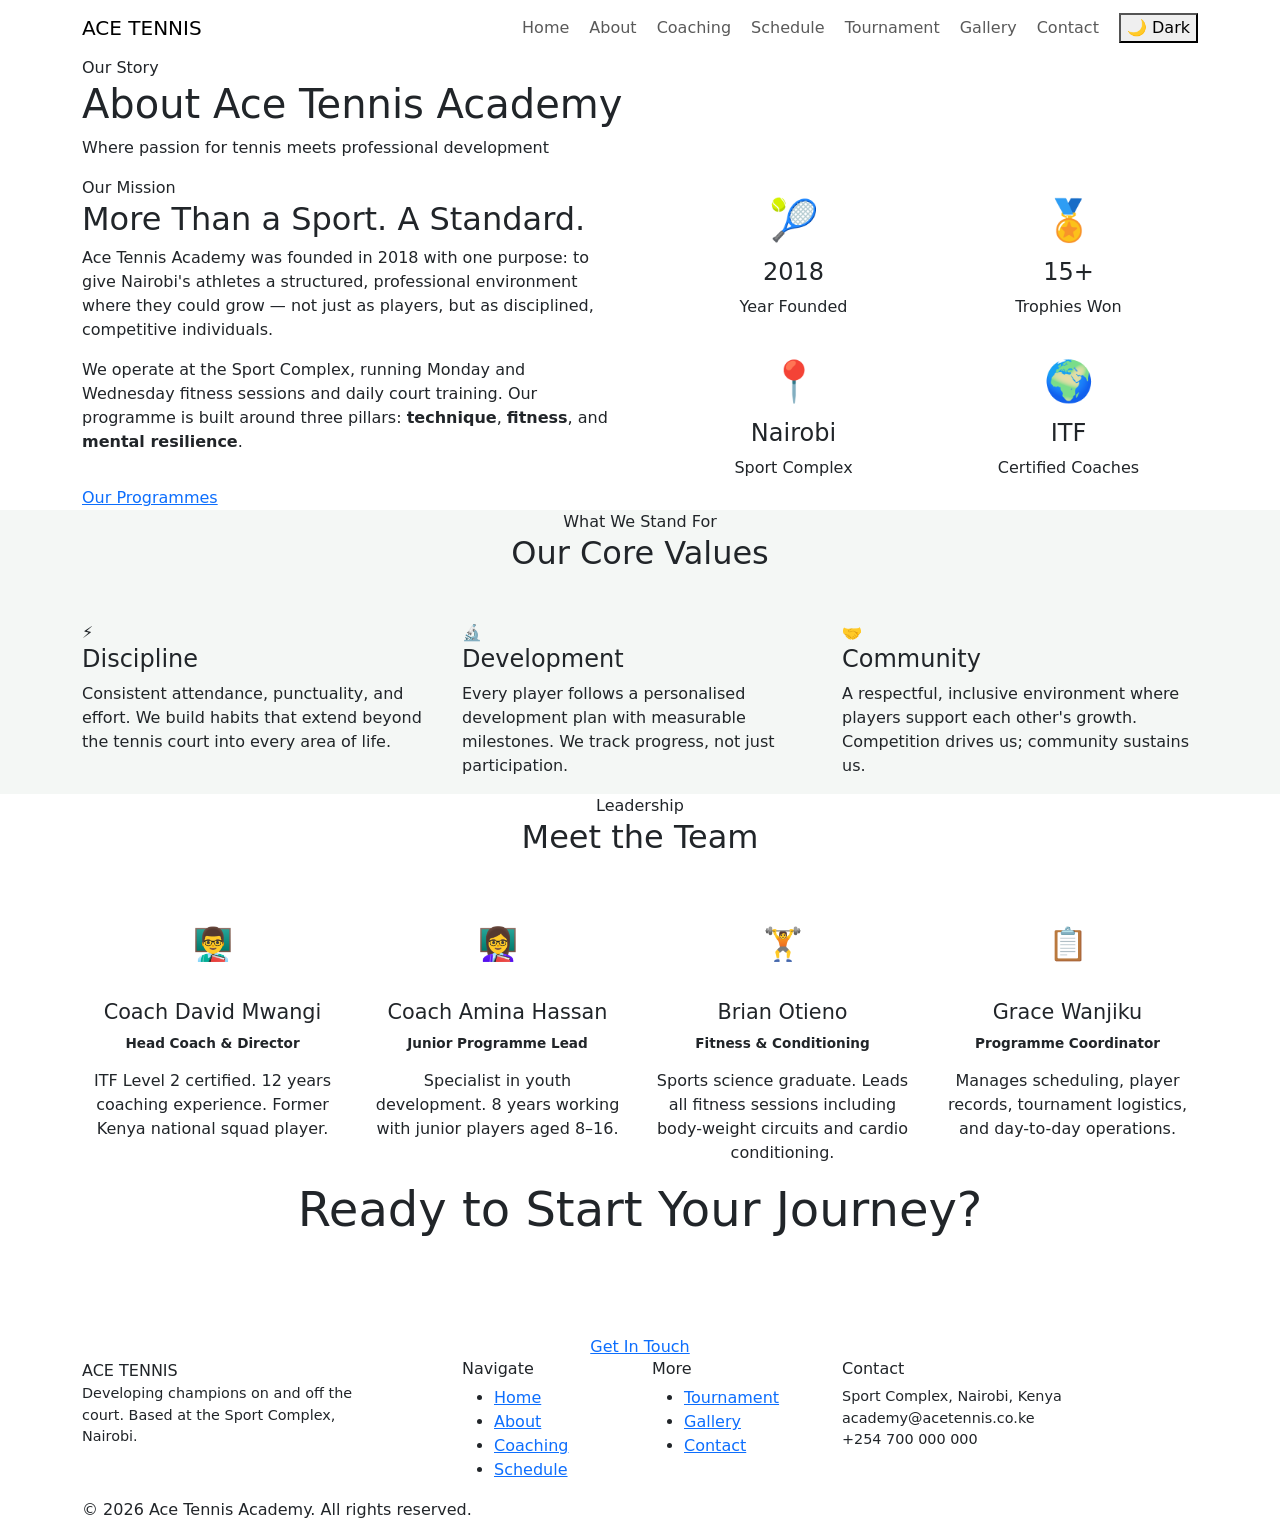
==== tennis-academy/about.html @ 5340a438 "Add about page" ====
<!DOCTYPE html>
<html lang="en">
<head>
  <meta charset="UTF-8" />
  <meta name="viewport" content="width=device-width, initial-scale=1.0" />
  <title>Ace Tennis Academy | About</title>
  <link rel="stylesheet" href="https://cdn.jsdelivr.net/npm/bootstrap@5.3.3/dist/css/bootstrap.min.css" />
  <link rel="stylesheet" href="css/style.css" />
</head>
<body>

<nav class="navbar navbar-expand-lg sticky-top">
  <div class="container">
    <a class="navbar-brand" href="index.html">ACE <span>TENNIS</span></a>
    <button class="navbar-toggler" type="button" data-bs-toggle="collapse" data-bs-target="#navMenu" aria-controls="navMenu" aria-expanded="false" aria-label="Toggle navigation">
      <span class="navbar-toggler-icon"></span>
    </button>
    <div class="collapse navbar-collapse" id="navMenu">
      <ul class="navbar-nav ms-auto align-items-lg-center gap-lg-1">
        <li class="nav-item"><a class="nav-link" href="index.html">Home</a></li>
        <li class="nav-item"><a class="nav-link" href="about.html">About</a></li>
        <li class="nav-item"><a class="nav-link" href="coaching.html">Coaching</a></li>
        <li class="nav-item"><a class="nav-link" href="schedule.html">Schedule</a></li>
        <li class="nav-item"><a class="nav-link" href="tournament.html">Tournament</a></li>
        <li class="nav-item"><a class="nav-link" href="gallery.html">Gallery</a></li>
        <li class="nav-item"><a class="nav-link" href="contact.html">Contact</a></li>
        <li class="nav-item ms-lg-2"><button id="darkModeToggle">🌙 Dark</button></li>
      </ul>
    </div>
  </div>
</nav>

<div class="page-hero">
  <div class="container">
    <span class="hero-tag">Our Story</span>
    <h1>About Ace Tennis Academy</h1>
    <p>Where passion for tennis meets professional development</p>
  </div>
</div>

<!-- ── Mission ── -->
<section>
  <div class="container">
    <div class="row align-items-center g-5">
      <div class="col-lg-6 reveal">
        <span class="section-eyebrow">Our Mission</span>
        <h2 class="section-title">More Than a Sport. A Standard.</h2>
        <div class="section-divider"></div>
        <p>Ace Tennis Academy was founded in 2018 with one purpose: to give Nairobi's athletes a structured, professional environment where they could grow — not just as players, but as disciplined, competitive individuals.</p>
        <p>We operate at the Sport Complex, running Monday and Wednesday fitness sessions and daily court training. Our programme is built around three pillars: <strong>technique</strong>, <strong>fitness</strong>, and <strong>mental resilience</strong>.</p>
        <a href="coaching.html" class="btn-gold mt-3 d-inline-block">Our Programmes</a>
      </div>
      <div class="col-lg-6 reveal">
        <div class="row g-3">
          <div class="col-6">
            <div class="card-feature text-center">
              <div style="font-size:2.5rem; margin-bottom:0.5rem;">🎾</div>
              <h4>2018</h4>
              <p>Year Founded</p>
            </div>
          </div>
          <div class="col-6">
            <div class="card-feature text-center">
              <div style="font-size:2.5rem; margin-bottom:0.5rem;">🏅</div>
              <h4>15+</h4>
              <p>Trophies Won</p>
            </div>
          </div>
          <div class="col-6">
            <div class="card-feature text-center">
              <div style="font-size:2.5rem; margin-bottom:0.5rem;">📍</div>
              <h4>Nairobi</h4>
              <p>Sport Complex</p>
            </div>
          </div>
          <div class="col-6">
            <div class="card-feature text-center">
              <div style="font-size:2.5rem; margin-bottom:0.5rem;">🌍</div>
              <h4>ITF</h4>
              <p>Certified Coaches</p>
            </div>
          </div>
        </div>
      </div>
    </div>
  </div>
</section>

<!-- ── Values ── -->
<section style="background:#f4f7f5;">
  <div class="container">
    <div class="text-center mb-5 reveal">
      <span class="section-eyebrow">What We Stand For</span>
      <h2 class="section-title">Our Core Values</h2>
      <div class="section-divider mx-auto"></div>
    </div>
    <div class="row g-4">
      <div class="col-md-4 reveal">
        <div class="card-feature">
          <div class="card-feature-icon">⚡</div>
          <h4>Discipline</h4>
          <p>Consistent attendance, punctuality, and effort. We build habits that extend beyond the tennis court into every area of life.</p>
        </div>
      </div>
      <div class="col-md-4 reveal">
        <div class="card-feature">
          <div class="card-feature-icon">🔬</div>
          <h4>Development</h4>
          <p>Every player follows a personalised development plan with measurable milestones. We track progress, not just participation.</p>
        </div>
      </div>
      <div class="col-md-4 reveal">
        <div class="card-feature">
          <div class="card-feature-icon">🤝</div>
          <h4>Community</h4>
          <p>A respectful, inclusive environment where players support each other's growth. Competition drives us; community sustains us.</p>
        </div>
      </div>
    </div>
  </div>
</section>

<!-- ── Team ── -->
<section>
  <div class="container">
    <div class="text-center mb-5 reveal">
      <span class="section-eyebrow">Leadership</span>
      <h2 class="section-title">Meet the Team</h2>
      <div class="section-divider mx-auto"></div>
    </div>
    <div class="row g-4 justify-content-center">
      <div class="col-sm-6 col-lg-3 reveal">
        <div class="card-feature text-center">
          <div style="width:80px;height:80px;border-radius:50%;background:var(--green-dark);display:flex;align-items:center;justify-content:center;font-size:2rem;margin:0 auto 1rem;">👨‍🏫</div>
          <h4 style="font-size:1.3rem;">Coach David Mwangi</h4>
          <p class="text-gold fw-semibold" style="font-size:0.85rem;">Head Coach & Director</p>
          <p>ITF Level 2 certified. 12 years coaching experience. Former Kenya national squad player.</p>
        </div>
      </div>
      <div class="col-sm-6 col-lg-3 reveal">
        <div class="card-feature text-center">
          <div style="width:80px;height:80px;border-radius:50%;background:var(--green-dark);display:flex;align-items:center;justify-content:center;font-size:2rem;margin:0 auto 1rem;">👩‍🏫</div>
          <h4 style="font-size:1.3rem;">Coach Amina Hassan</h4>
          <p class="text-gold fw-semibold" style="font-size:0.85rem;">Junior Programme Lead</p>
          <p>Specialist in youth development. 8 years working with junior players aged 8–16.</p>
        </div>
      </div>
      <div class="col-sm-6 col-lg-3 reveal">
        <div class="card-feature text-center">
          <div style="width:80px;height:80px;border-radius:50%;background:var(--green-dark);display:flex;align-items:center;justify-content:center;font-size:2rem;margin:0 auto 1rem;">🏋️</div>
          <h4 style="font-size:1.3rem;">Brian Otieno</h4>
          <p class="text-gold fw-semibold" style="font-size:0.85rem;">Fitness & Conditioning</p>
          <p>Sports science graduate. Leads all fitness sessions including body-weight circuits and cardio conditioning.</p>
        </div>
      </div>
      <div class="col-sm-6 col-lg-3 reveal">
        <div class="card-feature text-center">
          <div style="width:80px;height:80px;border-radius:50%;background:var(--green-dark);display:flex;align-items:center;justify-content:center;font-size:2rem;margin:0 auto 1rem;">📋</div>
          <h4 style="font-size:1.3rem;">Grace Wanjiku</h4>
          <p class="text-gold fw-semibold" style="font-size:0.85rem;">Programme Coordinator</p>
          <p>Manages scheduling, player records, tournament logistics, and day-to-day operations.</p>
        </div>
      </div>
    </div>
  </div>
</section>

<!-- ── CTA ── -->
<section style="background:var(--dark); color:var(--white); text-align:center;">
  <div class="container reveal">
    <h2 style="color:var(--white); font-size: clamp(2rem,5vw,3rem);">Ready to Start Your Journey?</h2>
    <p style="color:rgba(255,255,255,0.7); margin: 1rem auto 2rem; max-width:450px;">Join over 120 members who train, compete, and grow with Ace Tennis Academy.</p>
    <a href="contact.html" class="btn-gold">Get In Touch</a>
  </div>
</section>

<footer>
  <div class="container">
    <div class="row g-4">
      <div class="col-lg-4">
        <div class="footer-brand">ACE <span>TENNIS</span></div>
        <p style="font-size:0.9rem; max-width:280px;">Developing champions on and off the court. Based at the Sport Complex, Nairobi.</p>
      </div>
      <div class="col-6 col-lg-2">
        <h6>Navigate</h6>
        <ul class="footer-links">
          <li><a href="index.html">Home</a></li>
          <li><a href="about.html">About</a></li>
          <li><a href="coaching.html">Coaching</a></li>
          <li><a href="schedule.html">Schedule</a></li>
        </ul>
      </div>
      <div class="col-6 col-lg-2">
        <h6>More</h6>
        <ul class="footer-links">
          <li><a href="tournament.html">Tournament</a></li>
          <li><a href="gallery.html">Gallery</a></li>
          <li><a href="contact.html">Contact</a></li>
        </ul>
      </div>
      <div class="col-lg-4">
        <h6>Contact</h6>
        <p style="font-size:0.9rem;">Sport Complex, Nairobi, Kenya<br>academy@acetennis.co.ke<br>+254 700 000 000</p>
      </div>
    </div>
    <div class="footer-bottom">&copy; 2026 Ace Tennis Academy. All rights reserved.</div>
  </div>
</footer>

<script src="https://cdn.jsdelivr.net/npm/bootstrap@5.3.3/dist/js/bootstrap.bundle.min.js"></script>
<script src="js/main.js"></script>
</body>
</html>
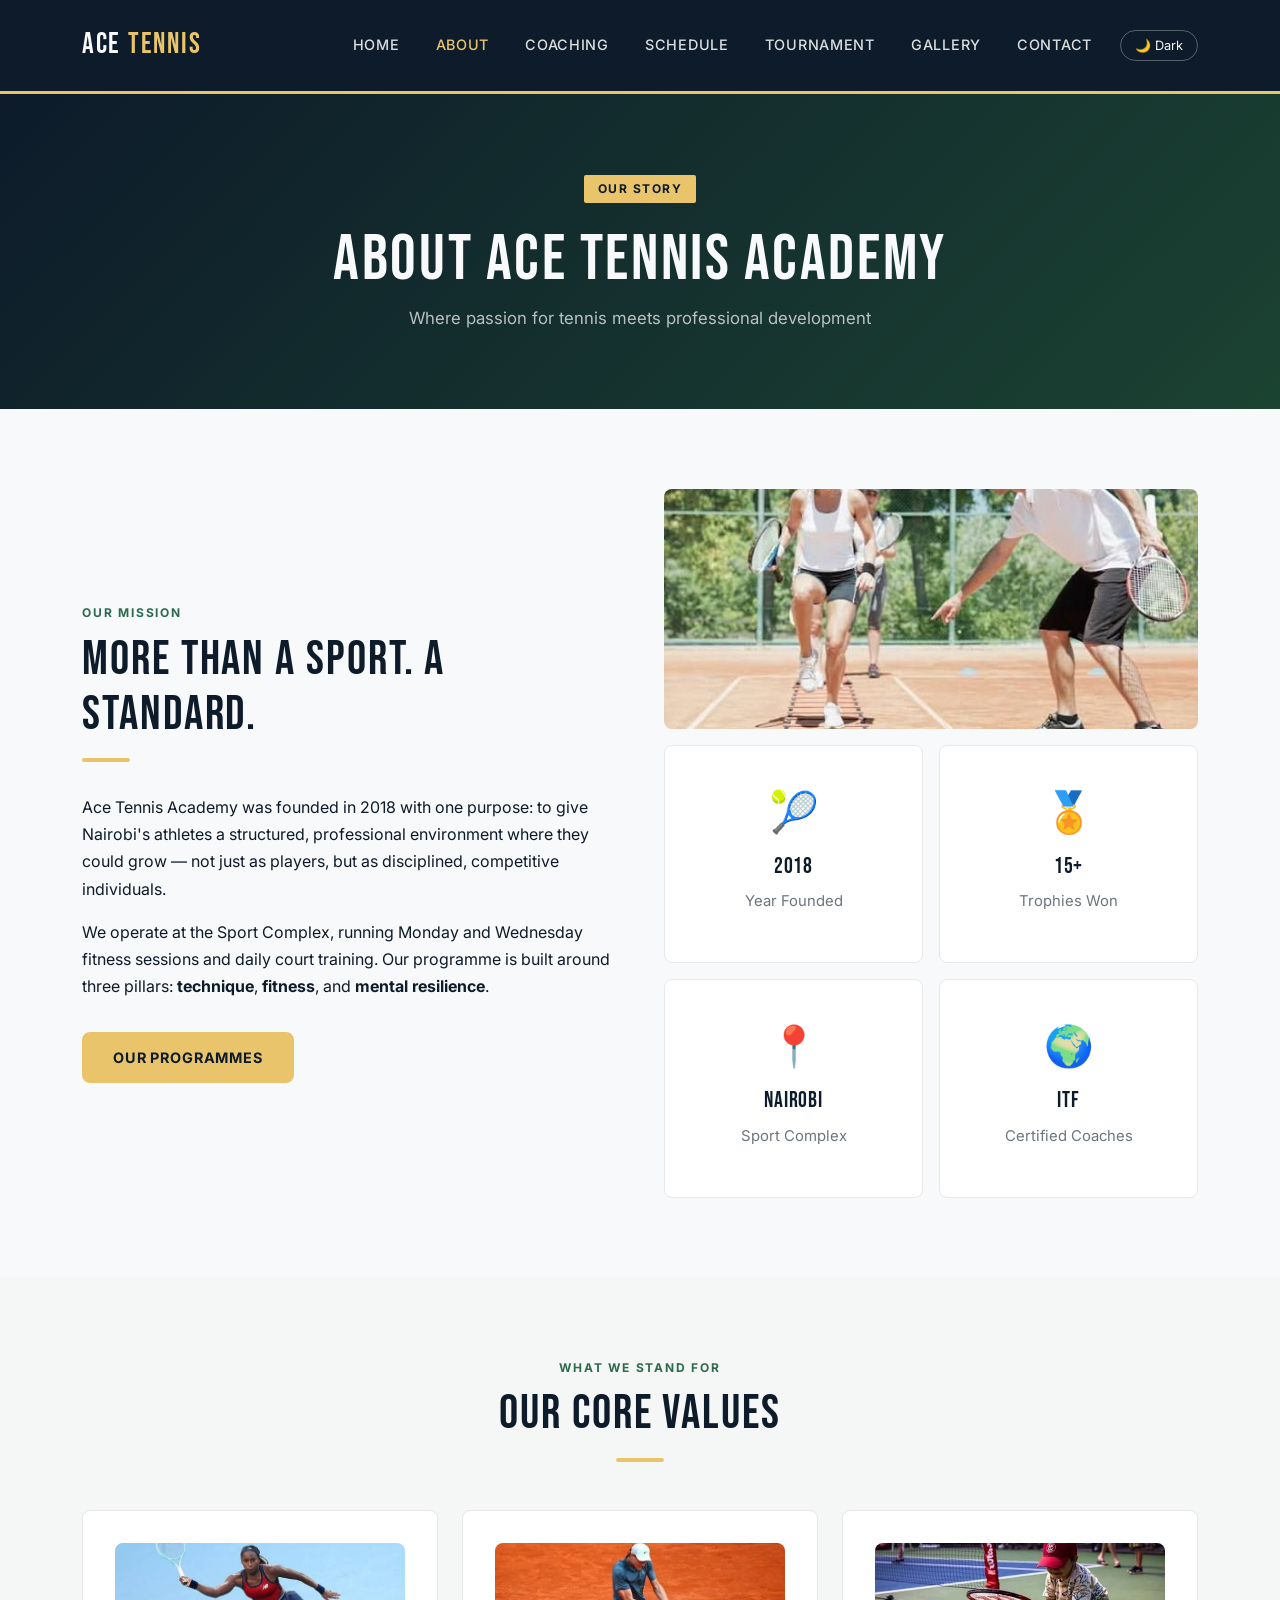
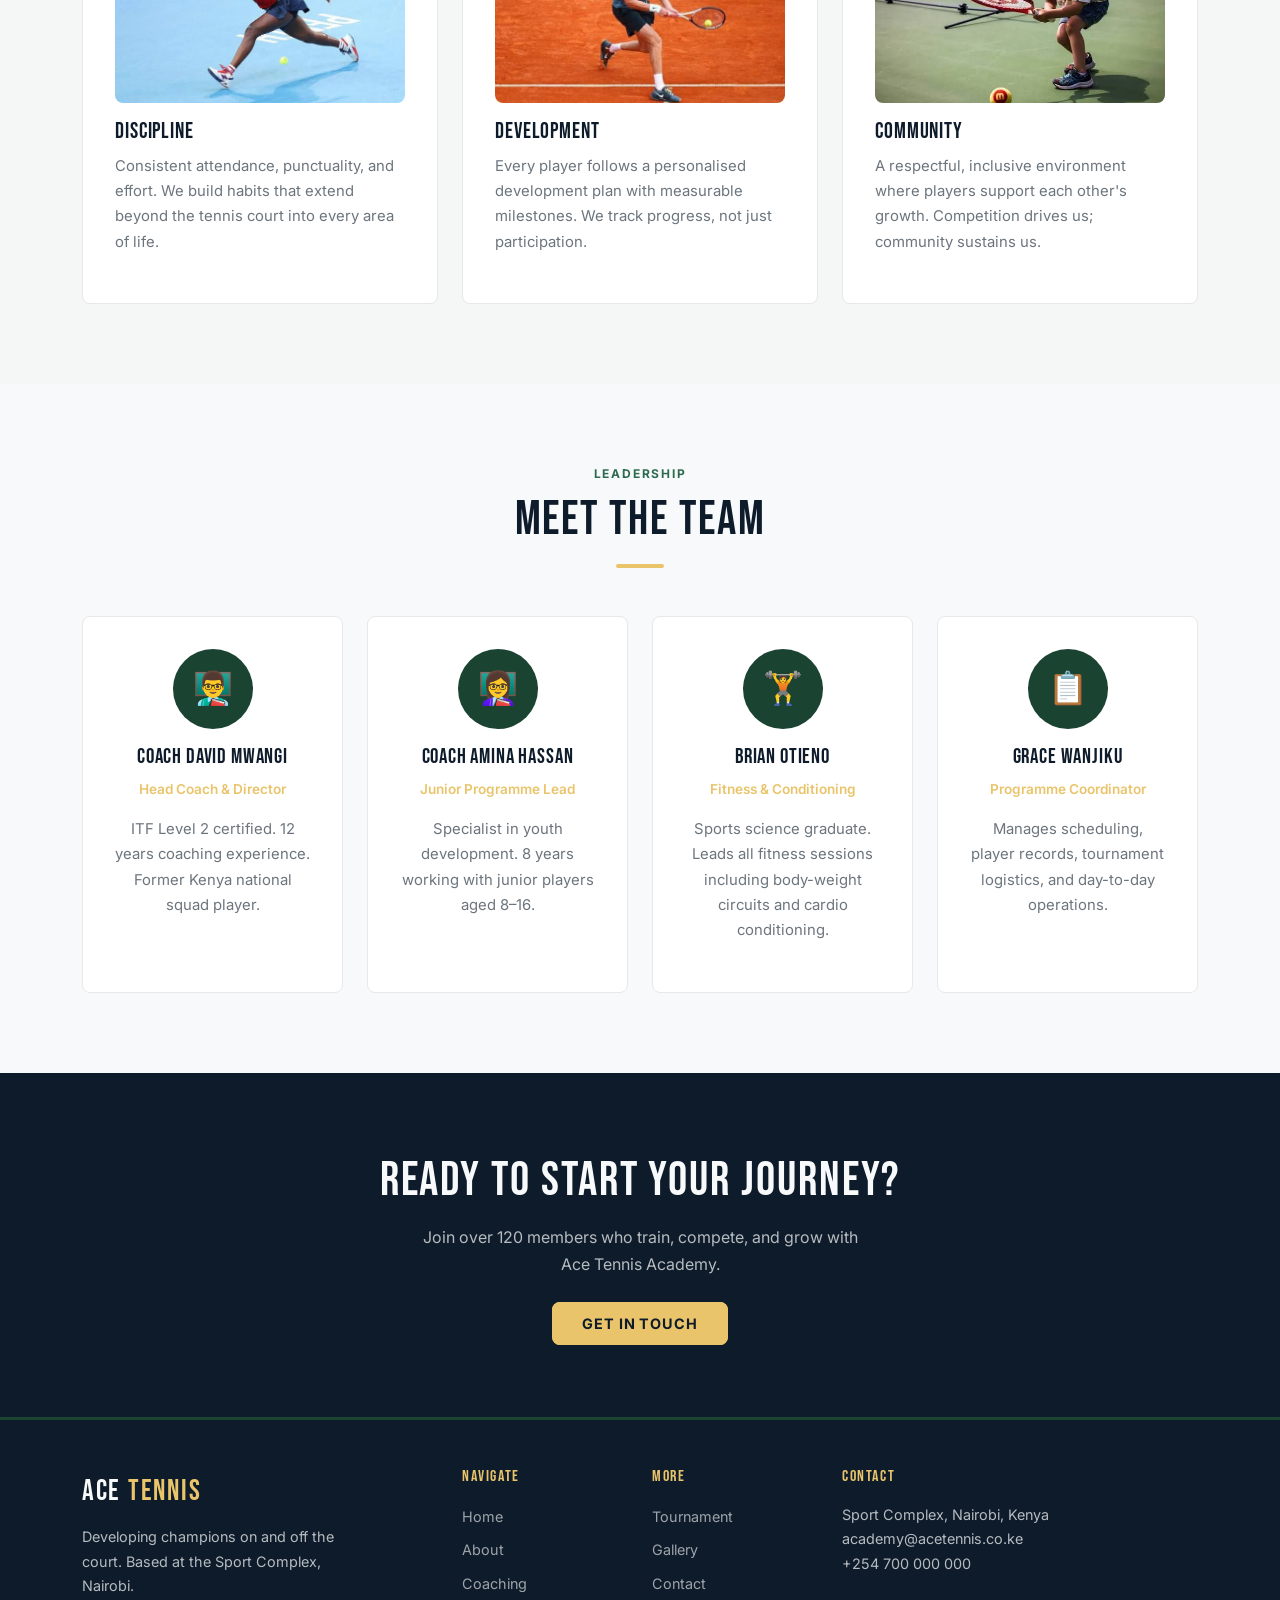
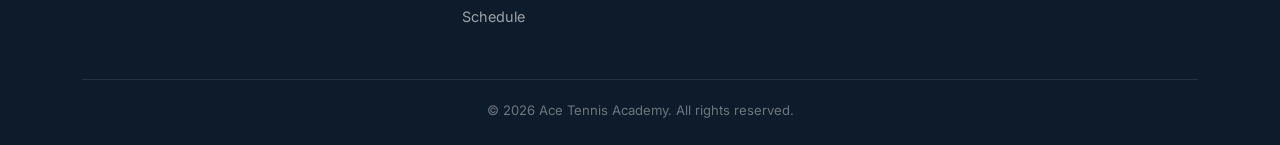
==== commit 6da16b75: "Add photos to about page mission and values sections" ====
--- a/tennis-academy/about.html
+++ b/tennis-academy/about.html
@@ -9,6 +9,7 @@
 </head>
 <body>
 
+<!-- navbar -->
 <nav class="navbar navbar-expand-lg sticky-top">
   <div class="container">
     <a class="navbar-brand" href="index.html">ACE <span>TENNIS</span></a>
@@ -30,6 +31,7 @@
   </div>
 </nav>
 
+<!-- page hero — smaller version of the homepage hero, used on all inner pages -->
 <div class="page-hero">
   <div class="container">
     <span class="hero-tag">Our Story</span>
@@ -38,7 +40,7 @@
   </div>
 </div>
 
-<!-- ── Mission ── -->
+<!-- mission — two column layout: text on left, 2x2 stat cards on right -->
 <section>
   <div class="container">
     <div class="row align-items-center g-5">
@@ -51,6 +53,7 @@
         <a href="coaching.html" class="btn-gold mt-3 d-inline-block">Our Programmes</a>
       </div>
       <div class="col-lg-6 reveal">
+        <img src="images/gallery/agility-ladder.jpg" alt="Agility and footwork drills on court" style="width:100%; height:240px; object-fit:cover; border-radius:var(--radius); margin-bottom:1rem;">
         <div class="row g-3">
           <div class="col-6">
             <div class="card-feature text-center">
@@ -86,7 +89,7 @@
   </div>
 </section>
 
-<!-- ── Values ── -->
+<!-- values — three cards on a grey background -->
 <section style="background:#f4f7f5;">
   <div class="container">
     <div class="text-center mb-5 reveal">
@@ -97,21 +100,21 @@
     <div class="row g-4">
       <div class="col-md-4 reveal">
         <div class="card-feature">
-          <div class="card-feature-icon">⚡</div>
+          <img src="images/gallery/elite-court-movement.jpg" alt="Elite player in motion on court" style="width:100%; height:160px; object-fit:cover; border-radius:var(--radius); margin-bottom:1rem;">
           <h4>Discipline</h4>
           <p>Consistent attendance, punctuality, and effort. We build habits that extend beyond the tennis court into every area of life.</p>
         </div>
       </div>
       <div class="col-md-4 reveal">
         <div class="card-feature">
-          <div class="card-feature-icon">🔬</div>
+          <img src="images/gallery/backhand-drill.jpg" alt="Backhand technique development" style="width:100%; height:160px; object-fit:cover; border-radius:var(--radius); margin-bottom:1rem;">
           <h4>Development</h4>
           <p>Every player follows a personalised development plan with measurable milestones. We track progress, not just participation.</p>
         </div>
       </div>
       <div class="col-md-4 reveal">
         <div class="card-feature">
-          <div class="card-feature-icon">🤝</div>
+          <img src="images/gallery/young-beginner.jpg" alt="Young beginner learning tennis" style="width:100%; height:160px; object-fit:cover; border-radius:var(--radius); margin-bottom:1rem;">
           <h4>Community</h4>
           <p>A respectful, inclusive environment where players support each other's growth. Competition drives us; community sustains us.</p>
         </div>
@@ -120,7 +123,8 @@
   </div>
 </section>
 
-<!-- ── Team ── -->
+<!-- team — coach profiles with circular avatar placeholders
+     border-radius: 50% on the div makes it a circle -->
 <section>
   <div class="container">
     <div class="text-center mb-5 reveal">
@@ -165,7 +169,7 @@
   </div>
 </section>
 
-<!-- ── CTA ── -->
+<!-- cta -->
 <section style="background:var(--dark); color:var(--white); text-align:center;">
   <div class="container reveal">
     <h2 style="color:var(--white); font-size: clamp(2rem,5vw,3rem);">Ready to Start Your Journey?</h2>
@@ -174,6 +178,7 @@
   </div>
 </section>
 
+<!-- footer -->
 <footer>
   <div class="container">
     <div class="row g-4">
--- a/tennis-academy/css/style.css
+++ b/tennis-academy/css/style.css
@@ -0,0 +1,535 @@
+/* style.css — all custom styles for the site
+   works on top of Bootstrap 5.3 which handles the grid and utilities */
+
+/* two fonts from google — Bebas Neue for headings, Inter for body */
+@import url('https://fonts.googleapis.com/css2?family=Bebas+Neue&family=Inter:wght@300;400;500;600;700&display=swap');
+
+/* colour palette + shared values
+   everything references these so if I change a colour it updates everywhere */
+:root {
+  --green-dark: #1B4332;
+  --green-mid:  #2D6A4F;
+  --gold:       #E9C46A;
+  --white:      #F8F9FA;
+  --dark:       #0D1B2A;
+  --grey:       #6C757D;
+  --radius:     8px;
+  --transition: 0.3s ease;
+}
+
+/* basic reset */
+*, *::before, *::after { box-sizing: border-box; margin: 0; padding: 0; }
+
+body {
+  font-family: 'Inter', sans-serif;
+  background-color: var(--white);
+  color: var(--dark);
+  line-height: 1.7;
+}
+
+h1, h2, h3, h4, h5, h6 {
+  font-family: 'Bebas Neue', sans-serif;
+  letter-spacing: 0.04em;
+  line-height: 1.15;
+}
+
+a { color: inherit; text-decoration: none; transition: color var(--transition); }
+
+img { max-width: 100%; display: block; }
+
+/* ── navbar ── */
+/* dark bg with gold underline, sticks to top on scroll */
+.navbar {
+  background-color: var(--dark) !important;
+  padding: 1rem 0;
+  border-bottom: 3px solid var(--gold);
+}
+
+.navbar-brand {
+  font-family: 'Bebas Neue', sans-serif;
+  font-size: 1.8rem;
+  color: var(--white) !important;
+  letter-spacing: 0.06em;
+}
+
+/* "TENNIS" part of the logo is gold */
+.navbar-brand span {
+  color: var(--gold);
+}
+
+.nav-link {
+  color: rgba(255,255,255,0.85) !important;
+  font-weight: 500;
+  font-size: 0.9rem;
+  letter-spacing: 0.05em;
+  text-transform: uppercase;
+  padding: 0.4rem 1rem !important;
+  transition: color var(--transition);
+}
+
+.nav-link:hover,
+.nav-link.active {
+  color: var(--gold) !important;
+}
+
+/* custom hamburger icon colour to match the theme */
+.navbar-toggler { border-color: var(--gold); }
+.navbar-toggler-icon {
+  background-image: url("data:image/svg+xml,%3csvg xmlns='http://www.w3.org/2000/svg' viewBox='0 0 30 30'%3e%3cpath stroke='%23E9C46A' stroke-linecap='round' stroke-miterlimit='10' stroke-width='2' d='M4 7h22M4 15h22M4 23h22'/%3e%3c/svg%3e");
+}
+
+/* ── hero (homepage) ── */
+.hero {
+  background: linear-gradient(135deg, var(--dark) 60%, var(--green-dark) 100%);
+  color: var(--white);
+  padding: 110px 0 80px;
+  position: relative;
+  overflow: hidden;
+}
+
+/* faint gold glow in the corner, just decorative */
+.hero::before {
+  content: '';
+  position: absolute;
+  top: -60px; right: -80px;
+  width: 420px; height: 420px;
+  border-radius: 50%;
+  background: radial-gradient(circle, rgba(233,196,106,0.12) 0%, transparent 70%);
+  pointer-events: none;
+}
+
+/* small gold tag above the hero heading */
+.hero-tag {
+  display: inline-block;
+  background: var(--gold);
+  color: var(--dark);
+  font-size: 0.75rem;
+  font-weight: 700;
+  letter-spacing: 0.12em;
+  text-transform: uppercase;
+  padding: 4px 14px;
+  border-radius: 2px;
+  margin-bottom: 1.2rem;
+}
+
+/* clamp = responsive font size without needing a media query */
+.hero h1 {
+  font-size: clamp(3rem, 8vw, 5.5rem);
+  line-height: 1.05;
+  margin-bottom: 1.2rem;
+}
+
+.hero h1 span { color: var(--gold); }
+
+.hero p {
+  font-size: 1.1rem;
+  color: rgba(255,255,255,0.75);
+  max-width: 520px;
+  margin-bottom: 2rem;
+}
+
+/* dashed gold line at the bottom of the hero */
+.hero-court-line {
+  position: absolute;
+  bottom: 0; left: 0; right: 0;
+  height: 4px;
+  background: repeating-linear-gradient(90deg, var(--gold) 0, var(--gold) 40px, transparent 40px, transparent 60px);
+  opacity: 0.35;
+}
+
+/* ── buttons ── */
+/* two variants: filled gold and outlined gold — they swap on hover */
+.btn-gold {
+  background: var(--gold);
+  color: var(--dark);
+  font-weight: 700;
+  font-size: 0.9rem;
+  letter-spacing: 0.06em;
+  text-transform: uppercase;
+  padding: 0.7rem 1.8rem;
+  border-radius: var(--radius);
+  border: 2px solid var(--gold);
+  transition: background var(--transition), color var(--transition);
+}
+
+.btn-gold:hover {
+  background: transparent;
+  color: var(--gold);
+}
+
+.btn-outline-gold {
+  background: transparent;
+  color: var(--gold);
+  font-weight: 700;
+  font-size: 0.9rem;
+  letter-spacing: 0.06em;
+  text-transform: uppercase;
+  padding: 0.7rem 1.8rem;
+  border-radius: var(--radius);
+  border: 2px solid var(--gold);
+  transition: background var(--transition), color var(--transition);
+}
+
+.btn-outline-gold:hover {
+  background: var(--gold);
+  color: var(--dark);
+}
+
+/* ── section headings ── */
+/* eyebrow = small label, title = big heading, divider = gold bar underneath */
+.section-eyebrow {
+  display: block;
+  font-size: 0.75rem;
+  font-weight: 700;
+  letter-spacing: 0.15em;
+  text-transform: uppercase;
+  color: var(--green-mid);
+  margin-bottom: 0.5rem;
+}
+
+.section-title {
+  font-size: clamp(2rem, 5vw, 3rem);
+  color: var(--dark);
+  margin-bottom: 1rem;
+}
+
+.section-divider {
+  width: 48px;
+  height: 4px;
+  background: var(--gold);
+  border-radius: 2px;
+  margin-bottom: 2rem;
+}
+
+/* ── stats bar (homepage) ── */
+.stats-bar {
+  background: var(--green-dark);
+  color: var(--white);
+  padding: 3rem 0;
+}
+
+.stat-item { text-align: center; }
+
+.stat-number {
+  font-family: 'Bebas Neue', sans-serif;
+  font-size: 3.5rem;
+  color: var(--gold);
+  line-height: 1;
+}
+
+.stat-label {
+  font-size: 0.85rem;
+  letter-spacing: 0.08em;
+  text-transform: uppercase;
+  color: rgba(255,255,255,0.7);
+  margin-top: 0.3rem;
+}
+
+/* ── feature cards ── */
+/* used all over the site — white box that lifts on hover */
+.card-feature {
+  background: #fff;
+  border: 1px solid #e8e8e8;
+  border-radius: var(--radius);
+  padding: 2rem;
+  height: 100%;
+  transition: transform var(--transition), box-shadow var(--transition);
+}
+
+.card-feature:hover {
+  transform: translateY(-4px);
+  box-shadow: 0 12px 32px rgba(0,0,0,0.1);
+}
+
+.card-feature-icon {
+  font-size: 2.2rem;
+  margin-bottom: 1rem;
+}
+
+.card-feature h4 {
+  font-size: 1.4rem;
+  margin-bottom: 0.6rem;
+  color: var(--dark);
+}
+
+.card-feature p {
+  font-size: 0.93rem;
+  color: var(--grey);
+}
+
+/* ── programme cards (coaching page) ── */
+/* coloured header + white body, different header colour per programme */
+.programme-card {
+  border-radius: var(--radius);
+  overflow: hidden;
+  border: 1px solid #e0e0e0;
+  transition: box-shadow var(--transition);
+}
+
+.programme-card:hover { box-shadow: 0 8px 24px rgba(0,0,0,0.12); }
+
+.programme-card-header {
+  background: var(--green-dark);
+  color: var(--white);
+  padding: 1.5rem;
+}
+
+.programme-card-header h3 { font-size: 1.6rem; }
+
+.programme-card-body {
+  padding: 1.5rem;
+  background: #fff;
+}
+
+.programme-card-body ul {
+  padding-left: 1.2rem;
+  color: var(--grey);
+  font-size: 0.93rem;
+}
+
+.programme-card-body ul li { margin-bottom: 0.4rem; }
+
+/* ── schedule table ── */
+.schedule-table th {
+  background: var(--green-dark);
+  color: var(--gold);
+  font-family: 'Bebas Neue', sans-serif;
+  font-size: 1rem;
+  letter-spacing: 0.08em;
+  border: none !important;
+}
+
+.schedule-table td {
+  vertical-align: middle;
+  font-size: 0.92rem;
+  border-color: #e8e8e8 !important;
+}
+
+.schedule-table tr:hover td { background: #f0f7f4; }
+
+/* pill-shaped badges inside the schedule cells */
+.badge-session {
+  font-size: 0.75rem;
+  font-weight: 600;
+  padding: 4px 10px;
+  border-radius: 20px;
+}
+
+/* ── gallery ── */
+.gallery-grid {
+  display: grid;
+  grid-template-columns: repeat(auto-fill, minmax(280px, 1fr));
+  gap: 1rem;
+}
+
+.gallery-item {
+  border-radius: var(--radius);
+  overflow: hidden;
+  aspect-ratio: 4/3;
+  cursor: pointer;
+  position: relative;
+}
+
+/* object-fit: cover crops the image to fill without stretching */
+.gallery-item img {
+  width: 100%; height: 100%;
+  object-fit: cover;
+  transition: transform 0.4s ease;
+}
+
+.gallery-item:hover img { transform: scale(1.05); }
+
+/* green tint that fades in on hover */
+.gallery-overlay {
+  position: absolute;
+  inset: 0;
+  background: rgba(27,67,50,0.7);
+  display: flex;
+  align-items: center;
+  justify-content: center;
+  opacity: 0;
+  transition: opacity 0.3s ease;
+  color: var(--white);
+  font-size: 1.8rem;
+}
+
+.gallery-item:hover .gallery-overlay { opacity: 1; }
+
+/* ── contact form ── */
+.contact-section { background: var(--white); }
+
+.form-control, .form-select {
+  border: 2px solid #e0e0e0;
+  border-radius: var(--radius);
+  padding: 0.75rem 1rem;
+  font-size: 0.93rem;
+  transition: border-color var(--transition);
+}
+
+/* green focus ring instead of bootstrap's default blue */
+.form-control:focus, .form-select:focus {
+  border-color: var(--green-mid);
+  box-shadow: 0 0 0 3px rgba(45,106,79,0.15);
+}
+
+.form-label {
+  font-weight: 600;
+  font-size: 0.85rem;
+  letter-spacing: 0.04em;
+  margin-bottom: 0.4rem;
+  color: var(--dark);
+}
+
+/* these get toggled by JS validation in main.js */
+.is-invalid { border-color: #dc3545 !important; }
+.invalid-feedback { font-size: 0.8rem; }
+
+/* ── contact info cards ── */
+.info-card {
+  background: var(--green-dark);
+  color: var(--white);
+  border-radius: var(--radius);
+  padding: 2rem;
+  margin-bottom: 1rem;
+}
+
+.info-card h5 {
+  font-size: 1.2rem;
+  color: var(--gold);
+  margin-bottom: 0.5rem;
+}
+
+.info-card p { font-size: 0.93rem; color: rgba(255,255,255,0.8); margin: 0; }
+
+/* ── tournament page ── */
+.group-table th {
+  background: var(--dark);
+  color: var(--gold);
+  font-family: 'Bebas Neue', sans-serif;
+  font-size: 1rem;
+  letter-spacing: 0.06em;
+}
+
+.bracket-stage {
+  text-align: center;
+  padding: 1rem;
+}
+
+.bracket-stage h5 {
+  font-size: 1.3rem;
+  color: var(--green-dark);
+  border-bottom: 2px solid var(--gold);
+  padding-bottom: 0.4rem;
+  margin-bottom: 1rem;
+}
+
+.match-card {
+  background: #fff;
+  border: 1px solid #ddd;
+  border-radius: var(--radius);
+  padding: 0.75rem 1rem;
+  margin-bottom: 0.5rem;
+  font-size: 0.88rem;
+}
+
+/* ── page hero (inner pages) ── */
+/* same gradient as the homepage hero but smaller */
+.page-hero {
+  background: linear-gradient(135deg, var(--dark) 0%, var(--green-dark) 100%);
+  color: var(--white);
+  padding: 80px 0 60px;
+  text-align: center;
+}
+
+.page-hero h1 { font-size: clamp(2.5rem, 6vw, 4rem); }
+.page-hero p { color: rgba(255,255,255,0.7); font-size: 1.05rem; }
+
+/* ── footer ── */
+footer {
+  background: var(--dark);
+  color: rgba(255,255,255,0.7);
+  padding: 3rem 0 1.5rem;
+  border-top: 3px solid var(--green-dark);
+}
+
+.footer-brand {
+  font-family: 'Bebas Neue', sans-serif;
+  font-size: 1.8rem;
+  color: var(--white);
+  letter-spacing: 0.06em;
+  margin-bottom: 0.5rem;
+}
+
+.footer-brand span { color: var(--gold); }
+
+footer h6 {
+  color: var(--gold);
+  font-family: 'Bebas Neue', sans-serif;
+  font-size: 1rem;
+  letter-spacing: 0.1em;
+  margin-bottom: 1rem;
+}
+
+.footer-links { list-style: none; padding: 0; }
+.footer-links li { margin-bottom: 0.4rem; }
+.footer-links a {
+  color: rgba(255,255,255,0.6);
+  font-size: 0.9rem;
+  transition: color var(--transition);
+}
+.footer-links a:hover { color: var(--gold); }
+
+.footer-bottom {
+  border-top: 1px solid rgba(255,255,255,0.1);
+  margin-top: 2rem;
+  padding-top: 1.2rem;
+  text-align: center;
+  font-size: 0.82rem;
+  color: rgba(255,255,255,0.4);
+}
+
+/* ── dark mode ── */
+/* toggled by adding/removing .dark-mode on <body> via JS */
+body.dark-mode {
+  background: #0D1B2A;
+  color: #e0e0e0;
+}
+
+body.dark-mode .card-feature,
+body.dark-mode .programme-card-body,
+body.dark-mode .match-card {
+  background: #162032;
+  border-color: #223044;
+  color: #e0e0e0;
+}
+
+body.dark-mode .section-title { color: var(--white); }
+body.dark-mode .card-feature p { color: #aaa; }
+
+#darkModeToggle {
+  background: transparent;
+  border: 1px solid rgba(255,255,255,0.3);
+  color: var(--white);
+  border-radius: 20px;
+  padding: 4px 14px;
+  font-size: 0.8rem;
+  cursor: pointer;
+  transition: border-color var(--transition);
+}
+
+#darkModeToggle:hover { border-color: var(--gold); color: var(--gold); }
+
+/* ── utilities ── */
+.bg-green-dark { background-color: var(--green-dark) !important; }
+.bg-dark-custom { background-color: var(--dark) !important; }
+.text-gold { color: var(--gold) !important; }
+.text-green { color: var(--green-mid) !important; }
+
+section { padding: 80px 0; }
+
+/* ── mobile ── */
+@media (max-width: 768px) {
+  section { padding: 50px 0; }
+  .hero { padding: 80px 0 60px; }
+  .stat-number { font-size: 2.5rem; }
+}
